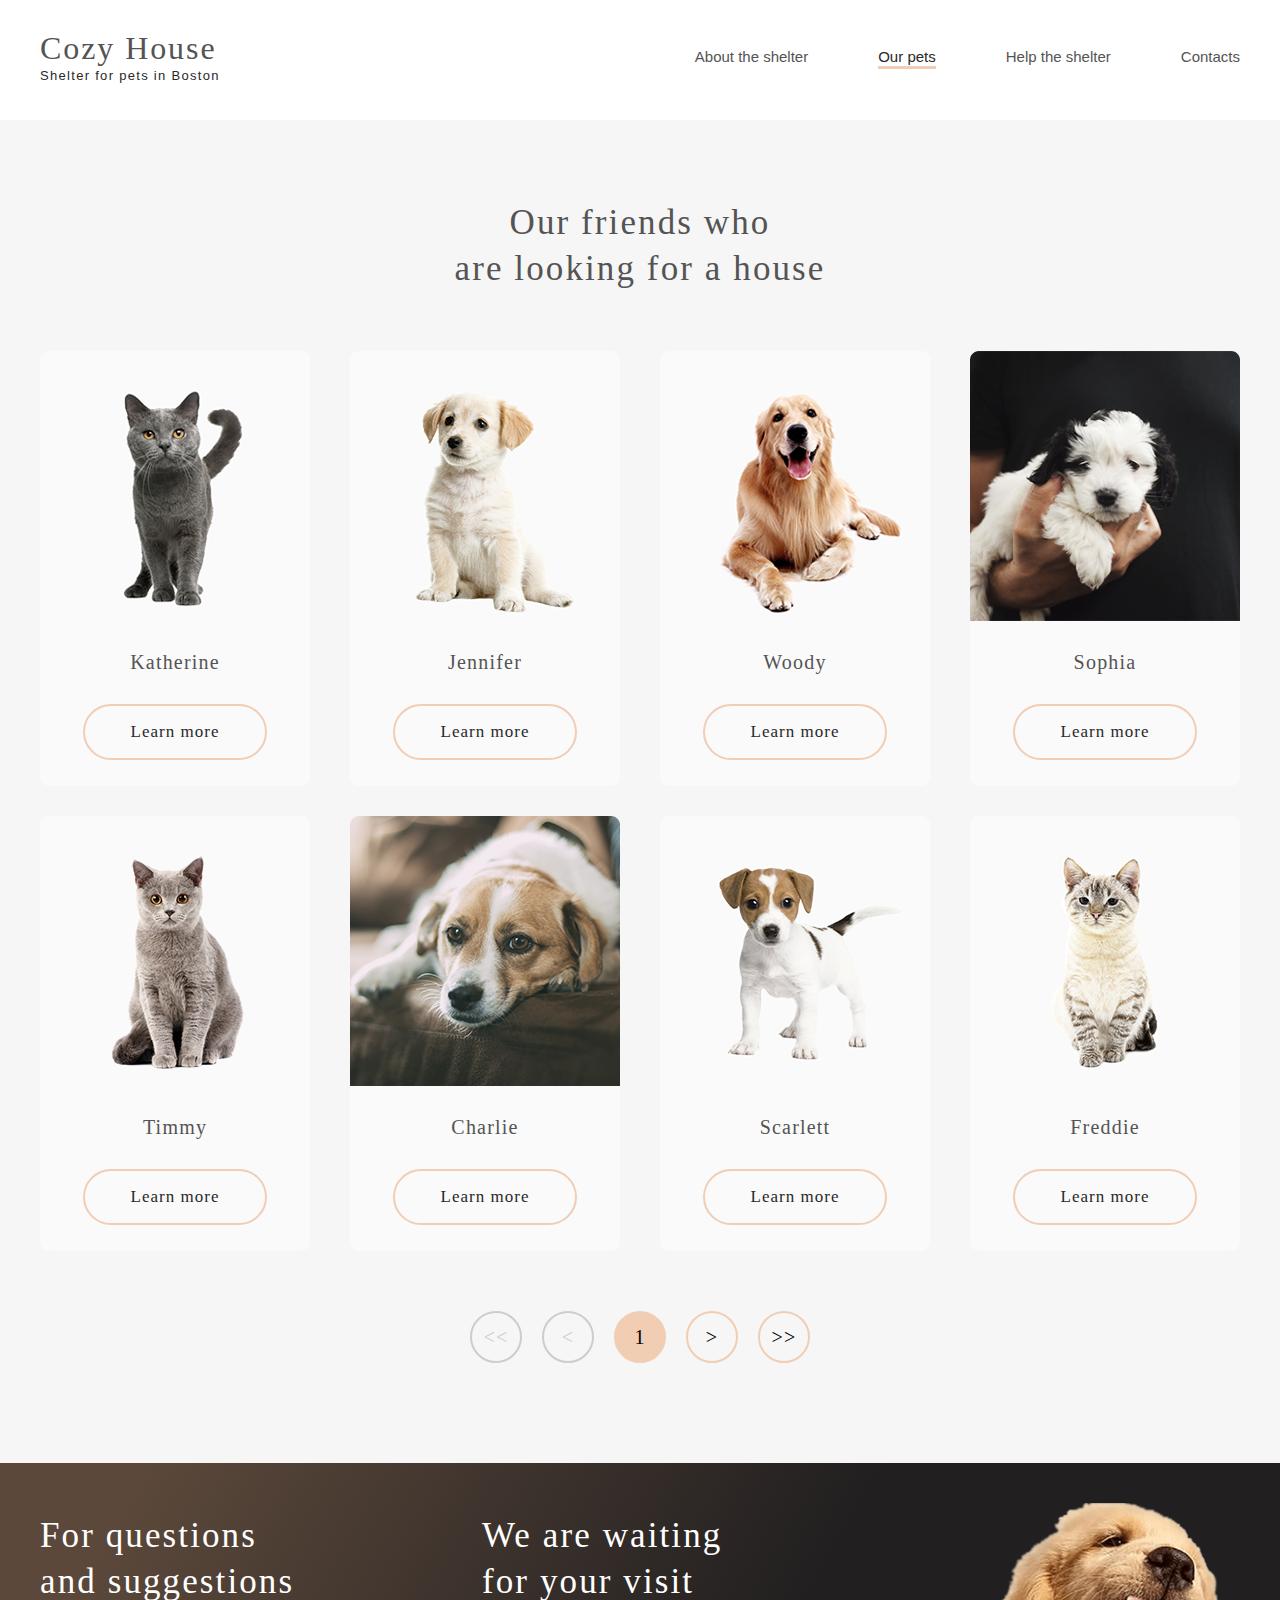
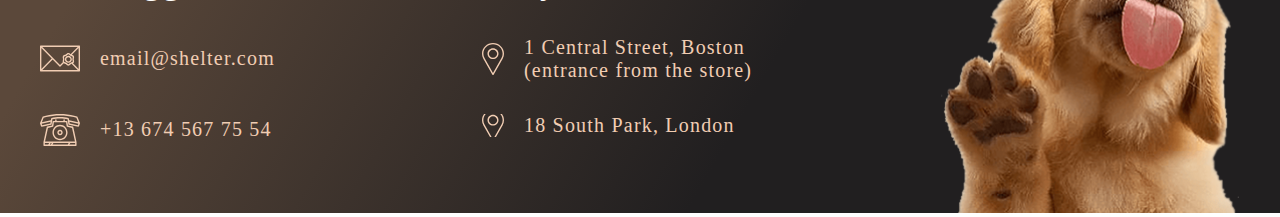
==== ourPets.html @ 6a58a3c1 "feat: added ourPets page" ====
<!DOCTYPE html>
<html lang="en">
    <head>
        <meta charset="UTF-8" />
        <meta name="viewport" content="width=device-width, initial-scale=1.0" />
        <meta
        name="keywords"
        content="pets, shelter, dogs, help"
        />
        <link rel="preconnect" href="https://fonts.googleapis.com" />
        <link rel="preconnect" href="https://fonts.gstatic.com" crossorigin />
        <link
          href="https://fonts.googleapis.com/css2?family=Oswald:wght@300;400;500;700&display=optional"
          rel="stylesheet"
        />
        <link rel="stylesheet" href="./style/normalize.css"/>
        <link rel="stylesheet" href="./style/ourPetsStyle.css" />
        <title>Our Pets</title>
    </head>
    <body>
        <header class="header">
            <div class="wrapper">
                <div class="shelter-logo">
                    <h1><a href="./index.html">Cozy House</a></h1>
                    <span>Shelter for pets in Boston</span>
                </div>
                <nav class="navigation">
                    <ul class="nav-list">
                        <li><a href="./index.html">About the shelter</a></li>
                        <li><a class="active" href="./ourPets.html">Our pets</a></li>
                        <li><a href="./index.html/#help-the-shelter">Help the shelter</a></li>
                        <li><a href="#footer">Contacts</a></li>
                    </ul>
                </nav>
            </div>
        </header>
        <main>
            <div class="our-friends wrapper">
                <h3>Our friends who<br> are looking for a house</h3>
                <div class="our-pets">
                    <div class="pet-card">
                        <img src="./assets/img/ourPets/pets-katrine.png" alt="cat Katherine">
                        <span class="pet-name">Katherine</span>
                        <button class="learn-more-btn" type="button">Learn more</button>
                    </div>
                    <div class="pet-card">
                        <img src="./assets/img/ourPets/pets-jennifer.png" alt="puppy Jennifer">
                        <span class="pet-name">Jennifer</span>
                        <button class="learn-more-btn" type="button">Learn more</button>
                    </div>
                    <div class="pet-card">
                        <img src="./assets/img/ourPets/pets-woody.png" alt="dog Woody">
                        <span class="pet-name">Woody</span>
                        <button class="learn-more-btn" type="button">Learn more</button>
                    </div>
                    <div class="pet-card">
                        <img src="./assets/img/ourPets/pets-sofia.png" alt="puppy Sophia">
                        <span class="pet-name">Sophia</span>
                        <button class="learn-more-btn" type="button">Learn more</button>
                    </div>
                    <div class="pet-card">
                        <img src="./assets/img/ourPets/pets-timmy.png" alt="cat Timmy">
                        <span class="pet-name">Timmy</span>
                        <button class="learn-more-btn" type="button">Learn more</button>
                    </div>
                    <div class="pet-card">
                        <img src="./assets/img/ourPets/pets-charly.png" alt="dog Charlie">
                        <span class="pet-name">Charlie</span>
                        <button class="learn-more-btn" type="button">Learn more</button>
                    </div>
                    <div class="pet-card">
                        <img src="./assets/img/ourPets/pets-scarlet.png" alt="puppy Scarlett">
                        <span class="pet-name">Scarlett</span>
                        <button class="learn-more-btn" type="button">Learn more</button>
                    </div>
                    <div class="pet-card">
                        <img src="./assets/img/ourPets/pets-freddie.png" alt="kitty Freddie">
                        <span class="pet-name">Freddie</span>
                        <button class="learn-more-btn" type="button">Learn more</button>
                    </div>
                </div>
                <div class="our-friends-pagination">
                    <button disabled class="full-backward pagination_btn"><<</button>
                    <button disabled class="backward pagination_btn"><</button>
                    <button class='page-number'>1</button>
                    <button class="forward pagination_btn">></button>
                    <button class="full-forward pagination_btn">>></button>
                </div>
            </div>

        </main>
        <footer id="footer" class="footer">
            <div class="wrapper">
                <div class="footer-info">
                    <div class="footer-contacts">
                        <h3>For questions and suggestions</h3>
                        <a class="mail" href="mailto:email@shelter.com">email@shelter.com</a>
                        <a class='phone' href="tel:+136745677554">+13 674 567 75 54</a>
                    </div>
                    <div class="footer-address">
                        <h3>We are waiting for your visit</h3>
                        <address class="boston"><a target='_blank' href="https://goo.gl/maps/PH9zCNVb9efwxUCL9">1 Central Street, Boston (entrance from the store)</a></address>
                        <address class="london"><a target='_blank' href="https://goo.gl/maps/BvtojyQHC27VsRuR6">18 South Park, London</a></address>
                    </div>
                    <div class="footer-image">
                        <img src="./assets/img/footer-puppy.png" alt="puppy giving his leg">
                    </div>
                </div>
            </div>
        </footer> 
    </body>
</html>
---- style/ourPetsStyle.css ----
*{
  box-sizing: border-box; 
}
  
ul, ol {
    list-style: none;
    padding: 0; 
}
  
a {
    text-decoration: none; 
}
  
h1, h2, h3, h4, h5, h6 {
    padding: 0;
    margin: 0; 
}
  
@font-face {
    font-family: 'Arial';
    src: url("../../assets/fonts/arial/arial-regular.ttf") format("truetype");
    font-weight: 400;
    font-style: normal; 
}
  
@font-face {
    font-family: 'Arial';
    src: url("../../assets/fonts/arial/arial-italic.ttf") format("truetype");
    font-weight: 400;
    font-style: italic; 
}
  
@font-face {
    font-family: 'Georgia';
    src: url("../../assets/fonts/georgia/georgia-regular.ttf") format("truetype");
    font-weight: 400;
    font-style: normal; 
}

.wrapper {
    color: white;
    font-family: Arial, sans-serif;
    width: 1200px;
    margin: 0 auto; 
} 
    
.header {
    height: 120px;
    position: sticky;
    top: 0;
    background-color: #fff;
}

.header .wrapper{
    padding: 30px 0;
    display: flex;
    justify-content: space-between;
}
      
.header .shelter-logo {
    display: flex;
    flex-direction: column;
    justify-content: space-between; 
}
        
.header .shelter-logo h1 a {
    color: #545454;
    font-family: Georgia, serif;
    font-size: 32px;
    line-height: 1.1;
    letter-spacing: 0.06em;
    margin-bottom: 10px;
    font-weight: 400;
}
        
.header .shelter-logo span {
    color: #292929;
    letter-spacing: .1em;
    font-size: 13px;
    line-height: 14.95px; 
}
      
.header .nav-list {
    display: flex;
    column-gap: 35px;
    color: #545454;
    font-size: 15px;
    line-height: 24px; 
}
        
.header .nav-list li {
    margin-left: 35px; 
}
          
.header .nav-list li a {
    color: #545454; 
}
            
.header .nav-list li a:hover {
    cursor: pointer;
    color: #292929; 
}
          
.header .nav-list li .active {
    color: #292929;
    position: relative;
    padding-bottom: 4px;
}
            
.header .nav-list li .active::after {
    content: '';
    position: absolute;
    width: 100%;
    bottom: 0;
    left: 0;
    height: 3px;
    background-color: #F1CDB3;
}

main {
    background-color: #F6F6F6;
}

main .our-friends {
    padding: 80px 0px 100px 0px;
    display: flex;
    flex-direction: column;
    align-items: center; 
}

main .our-friends h3 {
    font-size: 35px;
    line-height: 1.3;
    font-family: Georgia, serif;
    font-weight: 400;
    letter-spacing: 0.06em;
    color: #545454;
    text-align: center; 
}
      
main .our-pets {
    margin-top: 60px;
    margin-bottom: 60px;
    display: flex;
    flex-wrap: wrap;
    justify-content: center;
    column-gap: 40px;
    row-gap: 30px;
    color: #545454; 
}
        main .pet-card {
          width: 270px;
          border-radius: 9px;
          height: 435px;
          background-color: #FAFAFA;
          font-family: Georgia, serif;
          display: flex;
          flex-direction: column;
          align-items: center;
          transition: .2s; }
          main .pet-card:hover {
            background-color: #FFFFFF; }
            main .pet-card:hover button {
              border-color: #F1CDB3;
              background-color: #F1CDB3; }
          main .pet-card img {
            margin-bottom: 30px; }
          main .pet-card .pet-name {
            margin-bottom: 30px;
            font-size: 20px;
            letter-spacing: .06em;
            line-height: 1.13; }
          
main .pet-card .learn-more-btn {
    color: #292929;
    padding: 15px 45px;
    border-radius: 100px;
    border: 2px solid #F1CDB3;
    background-color: transparent;
    transition: .2s;
    font-size: 17px;
    font-weight: 400;
    letter-spacing: .06em;
    line-height: 1.3; 
}

main .pet-card .learn-more-btn:hover {
    cursor: pointer;
    border-color: #FDDCC4;
    background-color: #FDDCC4;
}

main .our-friends-pagination {
    display: flex;
    column-gap: 20px;
    justify-content: center; 
}
        
main .our-friends-pagination button {
    font-family: Georgia, serif;
    border-radius: 50px;
    border: 2px solid #F1CDB3;
    width: 52px;
    height: 52px;
    font-size: 20px;
    letter-spacing: 0.06em;
    background-color: inherit;
    transition: .2s; 
}
        
main .our-friends-pagination .pagination_btn:hover:not([disabled]) {
    cursor: pointer;
    background-color: #FDDCC4;
    border: 2px solid #FDDCC4; 
}
        
main .our-friends-pagination .pagination_btn:disabled {
    border: 2px solid #CDCDCD;
    color: #CDCDCD;
    cursor: default; 
}
        
main .our-friends-pagination .page-number {
    background-color: #F1CDB3; 
}
  

.footer {
    background: linear-gradient(120deg, #5B483A 10%, #211F20 60%);
    padding-top: 40px; 
}
    
.footer-info {
    display: flex;
    justify-content: space-between;
    font-family: Georgia, serif; 
}
     
.footer-contacts {
    display: flex;
    flex-direction: column;
    max-width: 23.5%;
    padding-top: 10px; 
}
        
.footer-contacts h3 {
    font-size: 35px;
    line-height: 1.3;
    font-family: Georgia, serif;
    font-weight: 400;
    letter-spacing: .06em;
    color: #545454;
    color: #FFFFFF;
    margin-bottom: 40px; 
}
  
.footer-contacts .mail {
    padding-left: 60px;
    padding-top: 3px;
    padding-bottom: 3px;
    font-family: Georgia, serif;
    font-size: 20px;
    line-height: 23px;
    letter-spacing: .06em;
    color: #F1CDB3;
    text-decoration: none;
    font-weight: 400;
    margin-bottom: 40px;
    background: url("../assets/img/icon-email.svg") no-repeat left center; 
}
        
.footer-contacts .phone {
    padding: 5px 0px 5px 60px;
    font-family: Georgia, serif;
    font-size: 20px;
    line-height: 23px;
    letter-spacing: .06em;
    color: #F1CDB3;
    text-decoration: none;
    font-weight: 400;
    background: url("../assets/img/icon-phone.svg") no-repeat left center;   
}
  
.footer-contacts .mail:hover, .footer-contacts .phone:hover {
    text-decoration: underline; 
}
  
.footer-address {
    display: flex;
    padding-top: 10px;    
    flex-direction: column;
    margin-left: 160px;
    font-family: Georgia, serif;
    font-size: 20px;
    line-height: 23px;
    letter-spacing: .06em;
    color: #F1CDB3; 
}
  
.footer-address h3 {
    font-size: 35px;
    line-height: 1.3;
    font-family: Georgia, serif;
    font-weight: 400;
    letter-spacing: .06em;
    color: #545454;
    color: #FFFFFF; 
}
  
.footer-address .boston, .footer-address .london {
    font-style: normal;
    margin-top:32px
}
  
.footer-address .boston a, .footer-address .london a {
    display: inline-block;
    color: inherit;
    text-decoration: none;
    background: url("../assets/img/icon-marker.svg") no-repeat left center;
    padding-left: 42px;
    text-align:left
}
  
.footer-address .boston a:hover, .footer-address .london a:hover {
    text-decoration:underline
}
  
.footer-address .ondon a {
    padding-top: 5px;
    padding-bottom:5px
}
  
.footer-image {
    margin-left: 160px;
    max-height: 310px
}
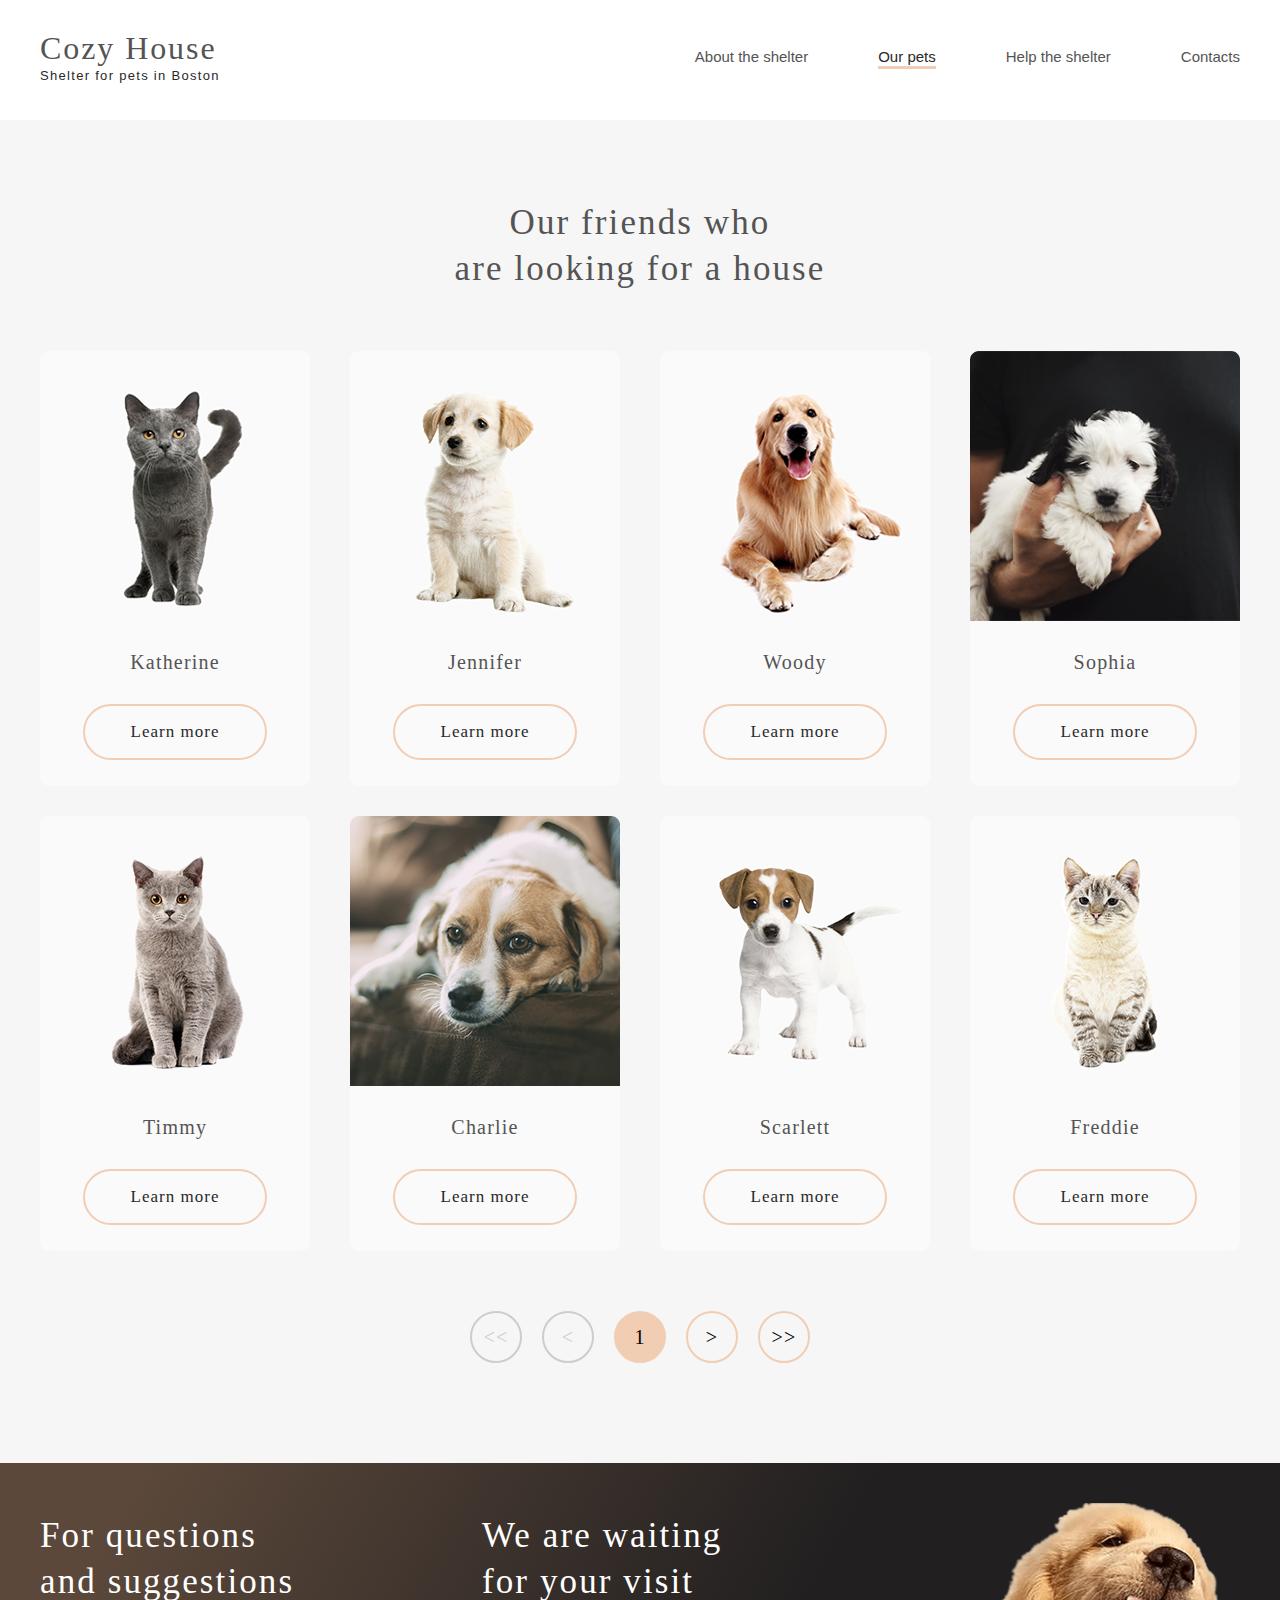
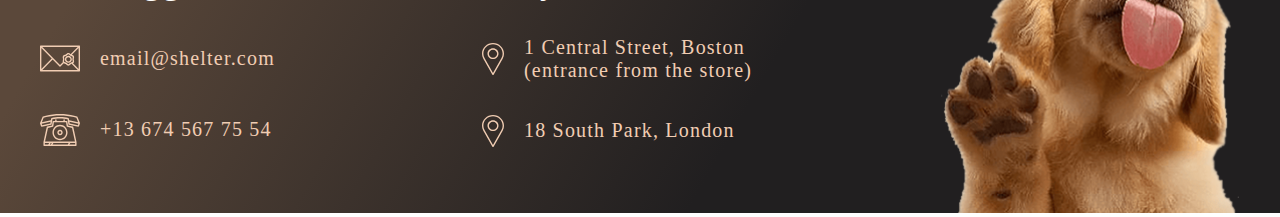
==== commit c766e7e8: "feat: addet table versions for both pages and mobile for main one" ====
--- a/ourPets.html
+++ b/ourPets.html
@@ -28,7 +28,7 @@
                     <ul class="nav-list">
                         <li><a href="./index.html">About the shelter</a></li>
                         <li><a class="active" href="./ourPets.html">Our pets</a></li>
-                        <li><a href="./index.html/#help-the-shelter">Help the shelter</a></li>
+                        <li><a href="./index.html#help-the-shelter">Help the shelter</a></li>
                         <li><a href="#footer">Contacts</a></li>
                     </ul>
                 </nav>
@@ -53,27 +53,27 @@
                         <span class="pet-name">Woody</span>
                         <button class="learn-more-btn" type="button">Learn more</button>
                     </div>
-                    <div class="pet-card">
+                    <div class="pet-card mobile-hidden">
                         <img src="./assets/img/ourPets/pets-sofia.png" alt="puppy Sophia">
                         <span class="pet-name">Sophia</span>
                         <button class="learn-more-btn" type="button">Learn more</button>
                     </div>
-                    <div class="pet-card">
+                    <div class="pet-card mobile-hidden">
                         <img src="./assets/img/ourPets/pets-timmy.png" alt="cat Timmy">
                         <span class="pet-name">Timmy</span>
                         <button class="learn-more-btn" type="button">Learn more</button>
                     </div>
-                    <div class="pet-card">
+                    <div class="pet-card mobile-hidden">
                         <img src="./assets/img/ourPets/pets-charly.png" alt="dog Charlie">
                         <span class="pet-name">Charlie</span>
                         <button class="learn-more-btn" type="button">Learn more</button>
                     </div>
-                    <div class="pet-card">
+                    <div class="pet-card mobile-hidden tablet-hidden">
                         <img src="./assets/img/ourPets/pets-scarlet.png" alt="puppy Scarlett">
                         <span class="pet-name">Scarlett</span>
                         <button class="learn-more-btn" type="button">Learn more</button>
                     </div>
-                    <div class="pet-card">
+                    <div class="pet-card mobile-hidden tablet-hidden">
                         <img src="./assets/img/ourPets/pets-freddie.png" alt="kitty Freddie">
                         <span class="pet-name">Freddie</span>
                         <button class="learn-more-btn" type="button">Learn more</button>
--- a/style/ourPetsStyle.css
+++ b/style/ourPetsStyle.css
@@ -148,28 +148,39 @@
     row-gap: 30px;
     color: #545454; 
 }
-        main .pet-card {
-          width: 270px;
-          border-radius: 9px;
-          height: 435px;
-          background-color: #FAFAFA;
-          font-family: Georgia, serif;
-          display: flex;
-          flex-direction: column;
-          align-items: center;
-          transition: .2s; }
-          main .pet-card:hover {
-            background-color: #FFFFFF; }
-            main .pet-card:hover button {
-              border-color: #F1CDB3;
-              background-color: #F1CDB3; }
-          main .pet-card img {
-            margin-bottom: 30px; }
-          main .pet-card .pet-name {
-            margin-bottom: 30px;
-            font-size: 20px;
-            letter-spacing: .06em;
-            line-height: 1.13; }
+
+main .pet-card {
+    width: 270px;
+    border-radius: 9px;
+    height: 435px;
+    background-color: #FAFAFA;
+    font-family: Georgia, serif;
+    display: flex;
+    flex-direction: column;
+    align-items: center;
+    transition: .2s; 
+}
+          
+main .pet-card:hover {
+    background-color: #FFFFFF; 
+    cursor: pointer;
+}
+            
+main .pet-card:hover button {
+    border-color: #F1CDB3;
+    background-color: #F1CDB3; 
+}
+          
+main .pet-card img {
+    margin-bottom: 30px; 
+}
+          
+main .pet-card .pet-name {
+    margin-bottom: 30px;
+    font-size: 20px;
+    letter-spacing: .06em;
+    line-height: 1.13; 
+}
           
 main .pet-card .learn-more-btn {
     color: #292929;
@@ -325,7 +336,7 @@
     text-decoration:underline
 }
   
-.footer-address .ondon a {
+.footer-address .london a {
     padding-top: 5px;
     padding-bottom:5px
 }
@@ -333,4 +344,184 @@
 .footer-image {
     margin-left: 160px;
     max-height: 310px
-}+}
+
+@media screen and (max-width: 1279px) {
+    .wrapper {
+        width: 90%;
+    }
+    
+    .header {
+        justify-content: space-around;
+        padding: 0px 30px;
+        
+    }
+
+    .header .wrapper {
+        padding: 29px 0px;
+    }
+    
+    .our-pets >.pet-card.tablet-hidden{
+        display: none;
+    }
+
+    .footer-image {
+        order: 1;
+        justify-self: center;
+    }
+}
+
+@media screen and (max-width: 900px) {
+    .header {
+        padding: 0 10px;
+    }
+
+    .header .wrapper {
+        align-items: center;
+    }
+
+    .header .shelter-logo span{
+        margin-top: 10px;
+    }
+
+    .header .wrapper .navigation {
+        width: 63%;
+    }
+    
+    .header .wrapper .nav-list {
+        column-gap: 0;
+        justify-content: flex-end;
+        white-space: nowrap;
+    }
+
+    .shelter-logo {
+        margin-left: -10px;
+    }   
+    
+    .navigation {
+        margin-right: -7px;
+       
+    }
+
+    main .our-pets {
+        margin-top: 30px;
+        margin-bottom: 40px;
+        max-width:768px
+    }
+
+    .footer-contacts, .footer-address {   
+        max-width: 49%;
+    }
+        
+    .footer-address {
+        margin-left: 0;
+        padding-left: 5px;
+        max-width: 40%;
+        margin-right: -12px;
+    }
+    
+    .footer-info {
+        margin: 0 auto;
+        max-width: 92%;
+        flex-wrap: wrap;
+    }
+        
+    .footer {
+        padding-top: 14px;
+    }
+      
+    .footer-image {
+        margin-top: 64px;
+        flex: 1;
+    }
+}
+
+@media screen and (max-width: 767px) {
+    .header .nav-list li{
+        margin-left: 0
+    }
+    .shelter-logo {
+        margin-left: -10px;
+    }
+
+    .shelter-logo > span{
+        margin-top: 10px;
+    }
+
+    .navigation {
+        margin-right: -7px;
+    }
+
+
+    .our-pets >.pet-card.mobile-hidden{
+        display: none;
+    }
+
+    .footer {
+        padding-top: 0;
+    }
+    
+    .footer-info{
+        max-width: 100%;
+        flex-direction: column;
+        align-items: center;
+        row-gap: 0;
+        flex-wrap: nowrap;
+        padding: 30px 10px 0 10px;
+    }
+    
+    .footer-contacts{
+        max-width: 100%;
+        padding-top: 2px;
+        margin: 0;
+        align-items: center;
+        
+    }
+    
+    .footer-contacts h3 {
+        margin-bottom: 43px;
+        text-align: center;
+        font-size: 25px;
+        line-height: 1.2;
+    }
+    
+    .footer-address{
+        max-width: 100%;
+        padding-left: 0;
+        padding-top: 43px;
+        margin: 0;
+        align-items: center;
+    }
+    
+    .footer-address h3 {
+        margin: 0px 15px;
+        text-align: center;
+        font-size: 25px;
+        line-height: 1.2;
+    }
+    
+    .footer-address .boston, .footer-address .london {
+        margin-top: 35px;
+    }
+    
+    .footer-address .london {
+        align-self: flex-start;
+    }
+    
+    .footer-address .boston a {
+        padding: 5px 0 5px 39px;
+    }
+    
+    .footer-image {
+        margin: 40px auto 0 auto;
+        width: 86%;
+    }
+    
+    .footer-image img {
+        display: block;
+        width: 100%;
+        margin: 0 auto;
+        max-width: 300px;
+    }
+}
+
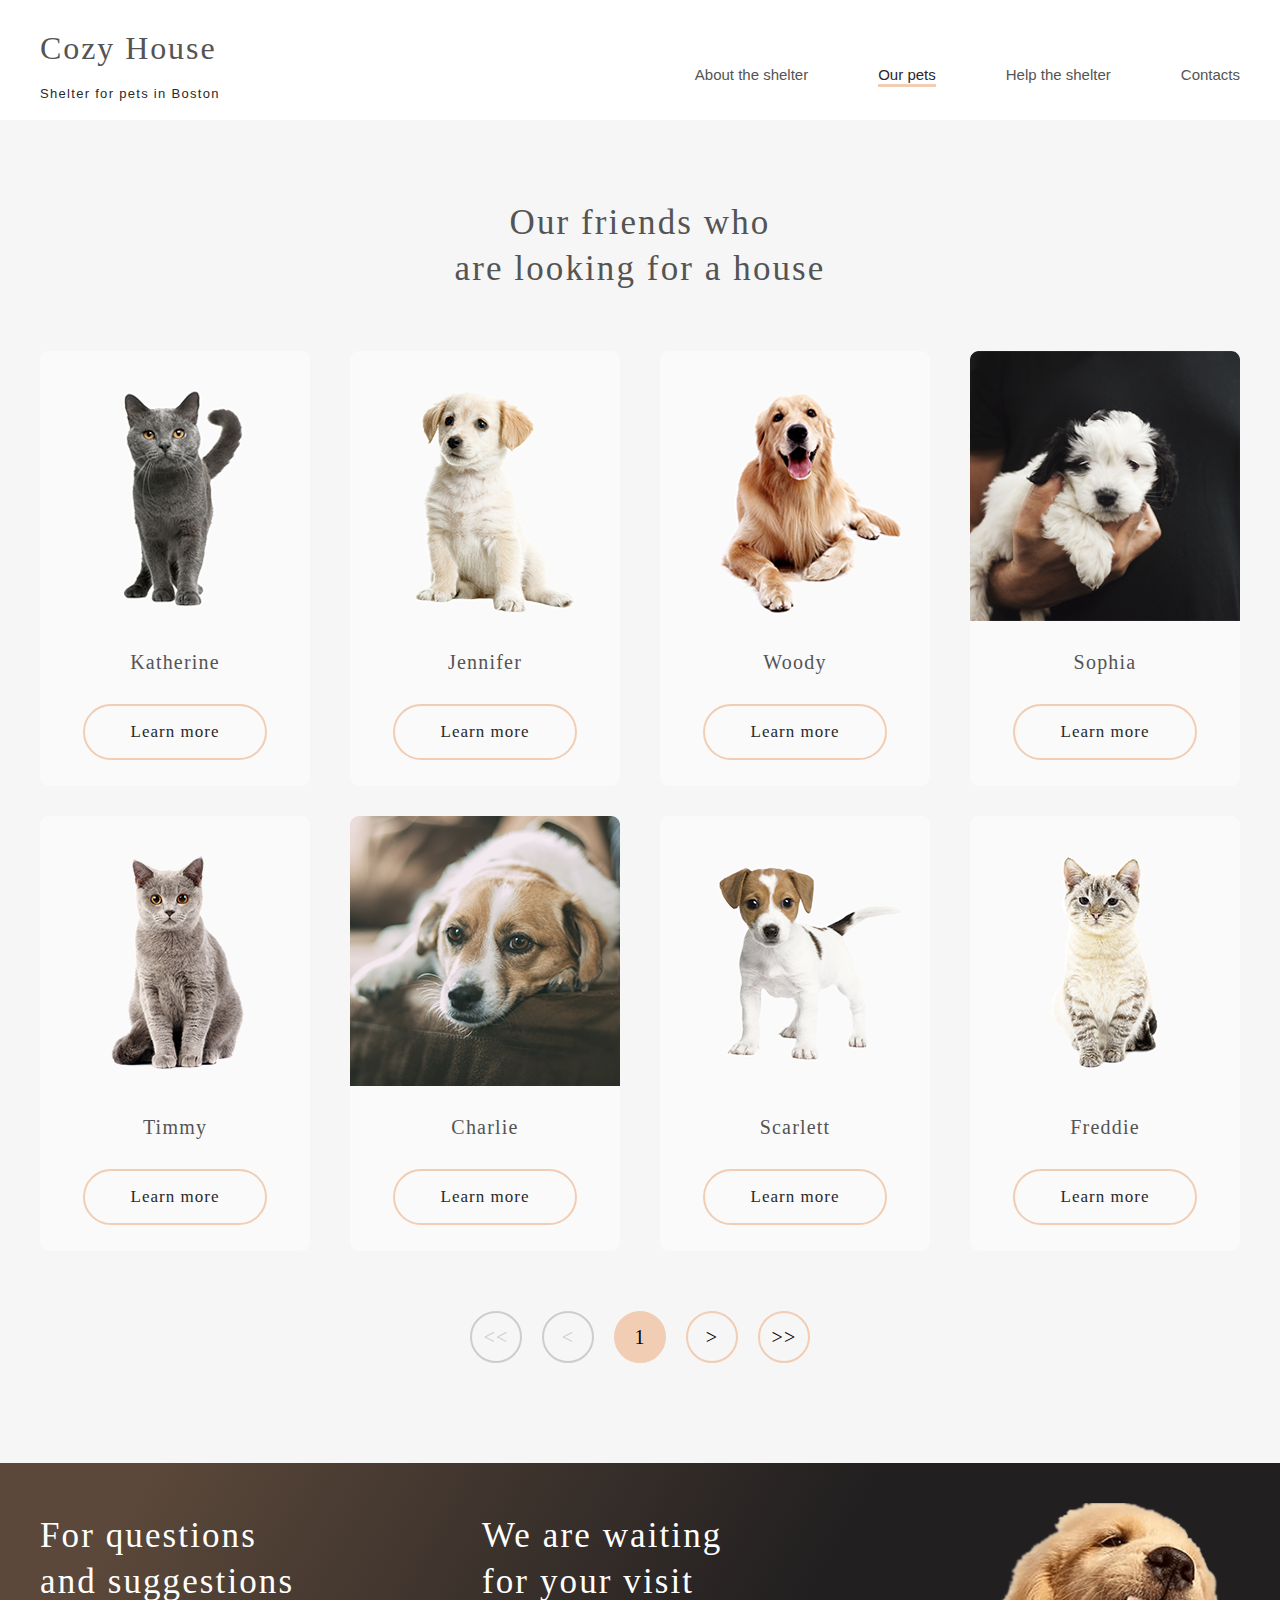
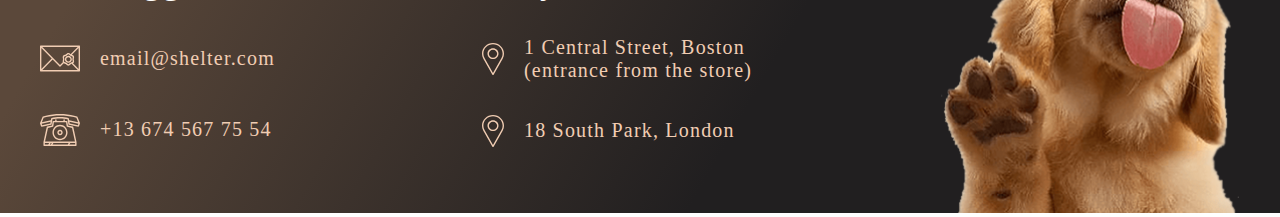
==== commit 4010f3d2: "feat: added some functionality to burger menu" ====
--- a/ourPets.html
+++ b/ourPets.html
@@ -18,13 +18,19 @@
         <title>Our Pets</title>
     </head>
     <body>
+        <div class="overlay"></div>
         <header class="header">
             <div class="wrapper">
                 <div class="shelter-logo">
                     <h1><a href="./index.html">Cozy House</a></h1>
                     <span>Shelter for pets in Boston</span>
                 </div>
+                <div class="burger-menu"></div>
                 <nav class="navigation">
+                    <div class="hidden-logo">
+                        <span class="cozy-house"><a href='#'>Cozy House</a></span>
+                        <span class="underline">Shelter for pets in Boston</span>
+                    </div>
                     <ul class="nav-list">
                         <li><a href="./index.html">About the shelter</a></li>
                         <li><a class="active" href="./ourPets.html">Our pets</a></li>
@@ -108,5 +114,6 @@
                 </div>
             </div>
         </footer> 
+        <script src="./scripts/burger_menu.js"></script>
     </body>
 </html>
--- a/style/ourPetsStyle.css
+++ b/style/ourPetsStyle.css
@@ -15,6 +15,15 @@
     padding: 0;
     margin: 0; 
 }
+
+body.active {
+    overflow-y: hidden;
+}
+
+body.active .shelter-logo {
+    opacity: 0;
+}
+  
   
 @font-face {
     font-family: 'Arial';
@@ -35,6 +44,18 @@
     src: url("../../assets/fonts/georgia/georgia-regular.ttf") format("truetype");
     font-weight: 400;
     font-style: normal; 
+}
+
+.overlay {
+    transition: .2s;
+  }
+  
+.overlay.active {
+    z-index: 10;
+    position: fixed;
+    width: 100vw;
+    height: 100vh;
+    background-color: rgba(232, 225, 225, 0.6);
 }
 
 .wrapper {
@@ -62,6 +83,10 @@
     flex-direction: column;
     justify-content: space-between; 
 }
+
+.hidden-logo {
+    opacity: 0;
+}
         
 .header .shelter-logo h1 a {
     color: #545454;
@@ -78,6 +103,10 @@
     letter-spacing: .1em;
     font-size: 13px;
     line-height: 14.95px; 
+}
+
+.header .burger-menu {
+    display: none;
 }
       
 .header .nav-list {
@@ -400,7 +429,7 @@
     
     .navigation {
         margin-right: -7px;
-       
+        max-width: 444px;
     }
 
     main .our-pets {
@@ -437,9 +466,118 @@
 }
 
 @media screen and (max-width: 767px) {
-    .header .nav-list li{
-        margin-left: 0
-    }
+    .wrapper {
+        width: 100%;
+    }
+
+    html {
+        max-width: 100vw;
+        overflow-x: hidden;
+    }
+    
+    .header {
+        padding-left: 20px;
+        height: auto;
+        align-items: center;
+    }
+
+    .header .navigation .hidden-logo {
+        transition: cubic-bezier(0.42, 0, 0.58, 1.02) 0.5s;
+        opacity: 1;
+        display: block;
+        position: absolute;
+        top: 30px;
+        left: 10px;
+    }
+
+    .header .navigation .hidden-logo .cozy-house {
+        font-family: Georgia, serif;
+        color: #F1CDB3;
+        font-size: 32px;
+        letter-spacing: 0.06em;
+        font-weight: 400;
+    }
+
+    .header .navigation .hidden-logo .cozy-house a {
+        color: inherit;
+    }
+    
+    .header .navigation .hidden-logo .underline {
+        font-family: Arial, sans-serif;
+        font-size: 13px;
+        letter-spacing: 0.116em;
+        font-weight: 400;
+        display: inline-block;
+        padding-left: 4px;
+        padding-top: 9px;
+        letter-spacing: .1em;
+    } 
+    
+    .header .burger-menu {
+        display: block;
+        width: 30px;
+        height: 22px;
+        background: url("../assets/img/Burger2.png") no-repeat center center;
+        margin-right: 53px;
+        position: relative;
+        z-index: 6;
+        transition: .5s;
+        cursor: pointer;
+    }
+    
+    .header .shelter-logo h1 a {
+        position: relative;
+        order: 1;
+        z-index: 2;
+    }
+    
+    .header .shelter-logo span {
+        position: relative;
+        z-index: 2;
+        order: 2;
+    }
+    
+    .header .nav-list {
+        flex-direction: column;
+        align-items: center;
+        row-gap: 40px;
+        margin-top: 150px;
+        z-index: 10;
+    }
+
+    .header .nav-list li {
+        margin: 0;
+    }
+    
+    .header .nav-list li a {
+        font-size: 32px;
+    }
+    
+    .header .navigation {
+        position: fixed;
+        top: 0;
+        right: -110%;
+        width: 320px;
+        height: 100vh;
+        background-color: #292929;
+        display: flex;
+        justify-content: center;
+        align-items: center;
+        transition: .5s;
+        z-index: 5;
+    }
+    
+    
+    .header .navigation-active {
+        right: 0;
+    }
+    
+    .header .burger-menu-active {
+        position: fixed;
+        right: 0px;
+        transform: rotate(90deg);
+    }
+
     .shelter-logo {
         margin-left: -10px;
     }
@@ -448,13 +586,39 @@
         margin-top: 10px;
     }
 
+    .header .wrapper .navigation {
+        display: none;
+        z-index: 1;
+    }
+
     .navigation {
         margin-right: -7px;
     }
 
+    .header .navigation-active {
+        right: 0;
+    }
+
+    main .our-friends {
+        padding: 55px 10px;
+    }
+
+    main .our-friends h3 {
+        font-size: 25px;
+        line-height: 1.1;
+    }
+
+
+    main .pet-card .pet-name{
+        font-size: 20px;
+    }
 
     .our-pets >.pet-card.mobile-hidden{
         display: none;
+    }
+
+    main .our-friends-pagination {
+        column-gap: 10px;
     }
 
     .footer {
